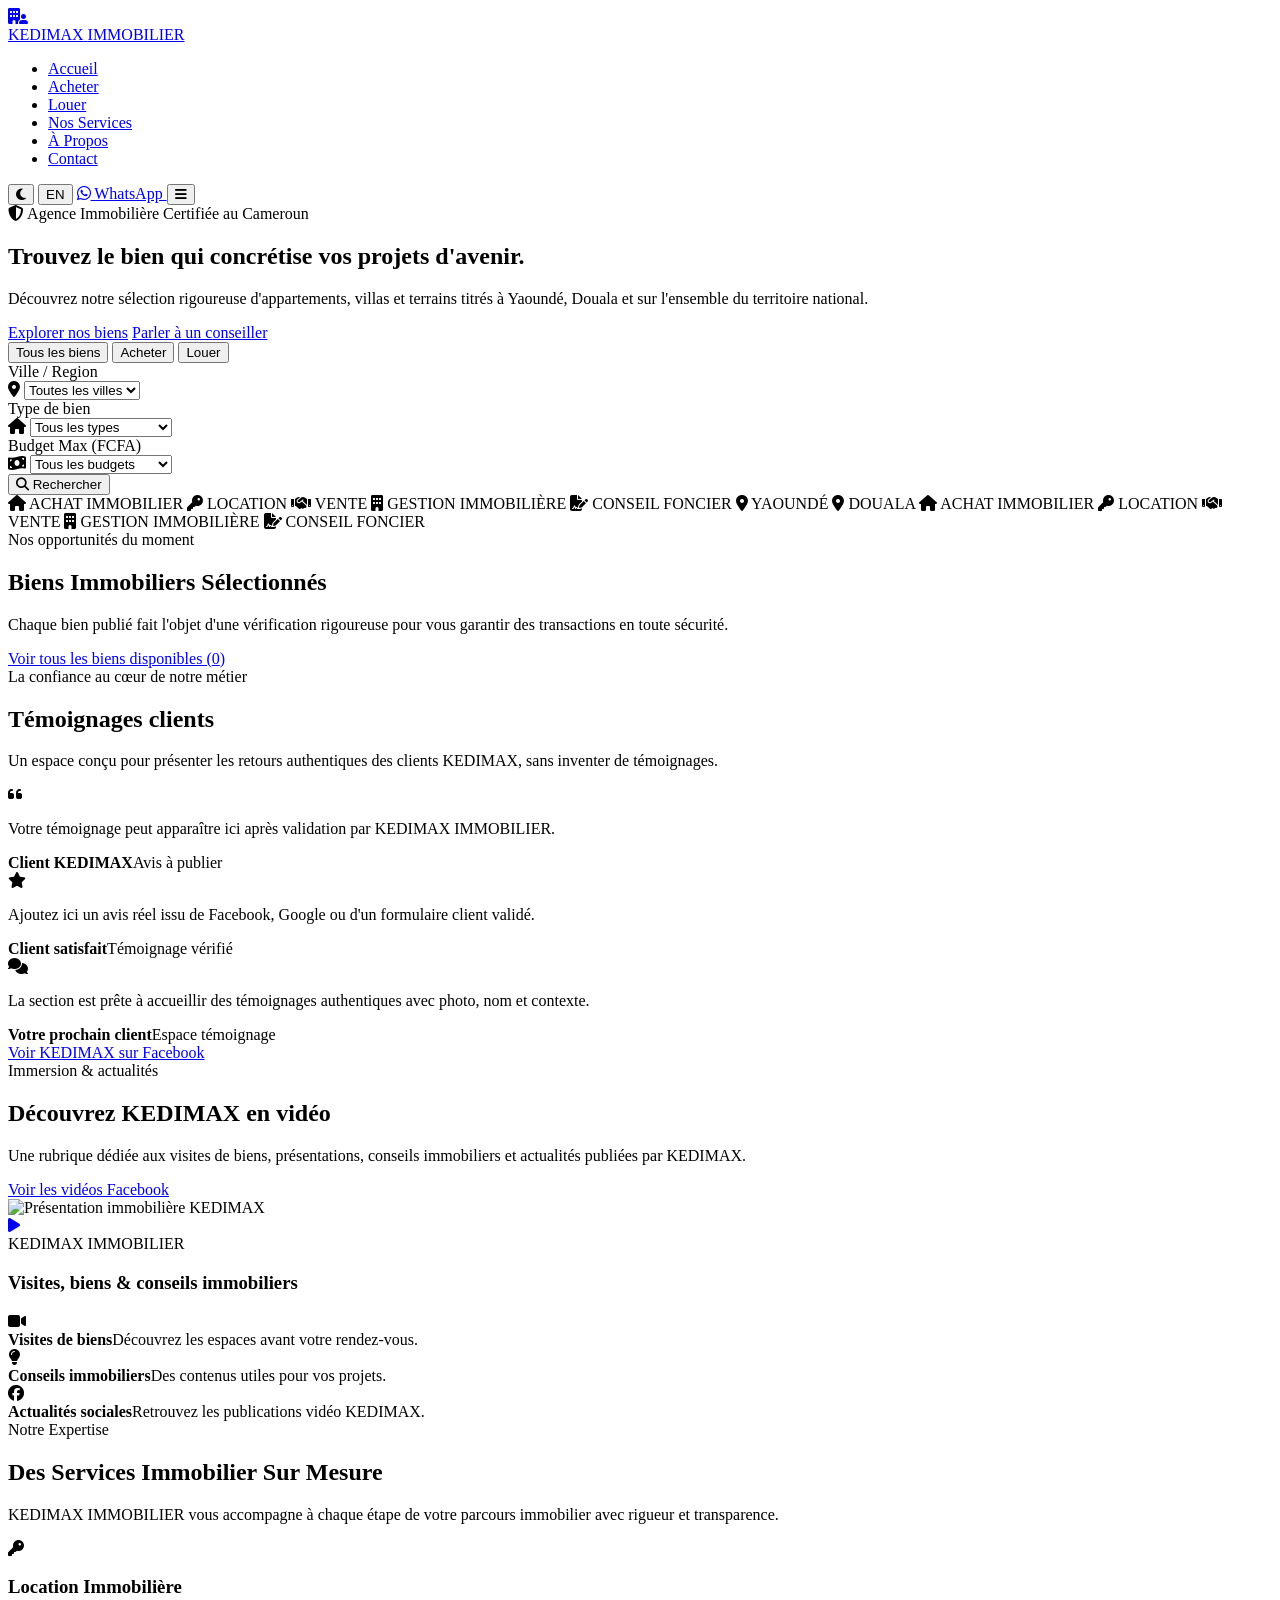
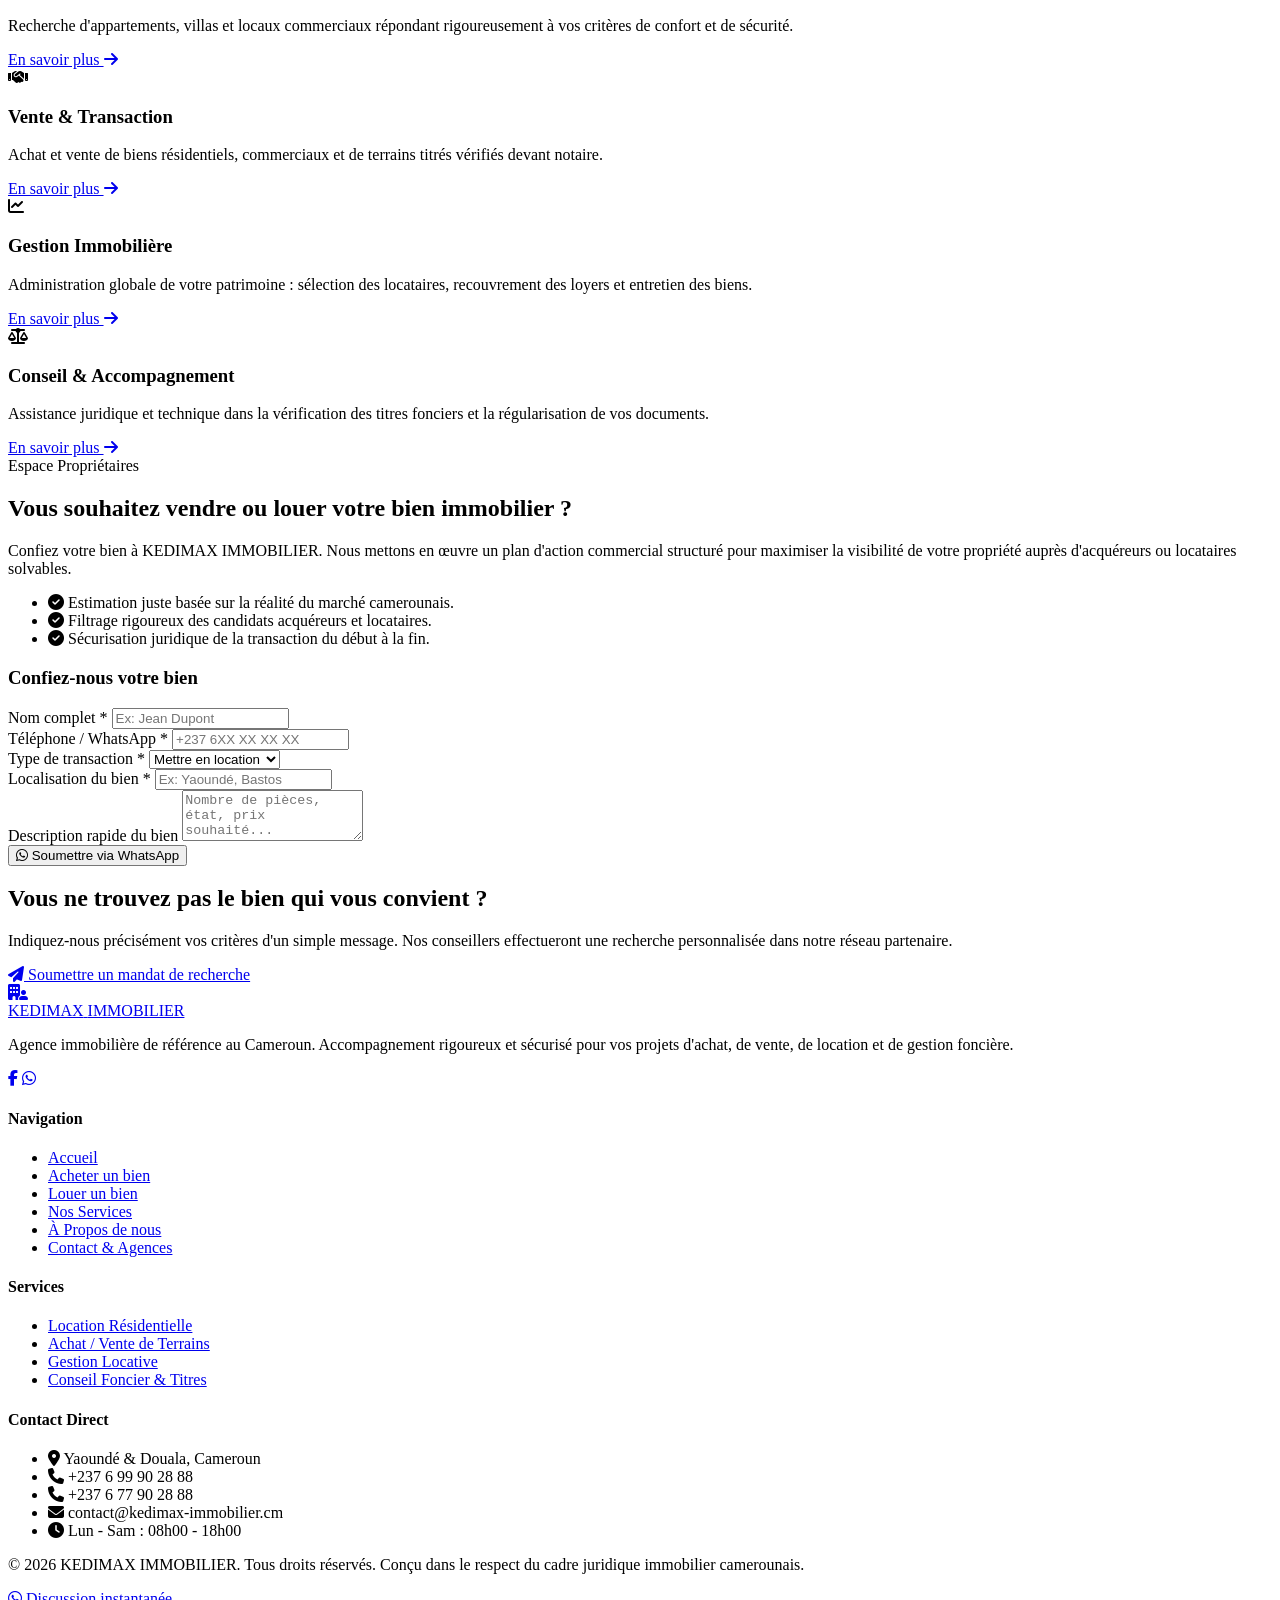
==== index.html @ b73faae1 "Ajout du site KEDIMAX Immobilier" ====
<!DOCTYPE html>
<html lang="fr" data-theme="light">
<head>
    <meta charset="UTF-8">
    <meta name="viewport" content="width=device-width, initial-scale=1.0">
    <title>KEDIMAX IMMOBILIER | Agence Immobilière de Confiance au Cameroun</title>
    <meta name="description" content="KEDIMAX IMMOBILIER - Votre partenaire de confiance pour l'achat, la vente, la location et la gestion immobilière à Yaoundé, Douala et partout au Cameroun.">
    <meta name="keywords" content="immobilier Cameroun, agence immobilière Yaoundé, maison à vendre Douala, appartement à louer Yaoundé, gestion foncière Cameroun">
    
    <!-- Open Graph / Facebook -->
    <meta property="og:type" content="website">
    <meta property="og:title" content="KEDIMAX IMMOBILIER | Votre Partenaire Immobilier au Cameroun">
    <meta property="og:description" content="Achetez, louez ou confiez la gestion de vos biens immobiliers en toute sécurité avec KEDIMAX IMMOBILIER.">
    <meta property="og:image" content="https://images.unsplash.com/photo-1560518883-ce09059eeffa?auto=format&fit=crop&w=1200&q=80">

    <!-- Fonts & Icons -->
    <link rel="preconnect" href="https://fonts.googleapis.com">
    <link rel="preconnect" href="https://fonts.gstatic.com" crossorigin>
    <link href="https://fonts.googleapis.com/css2?family=Inter:wght@300;400;500;600;700&display=swap" rel="stylesheet">
    <link rel="stylesheet" href="https://cdnjs.cloudflare.com/ajax/libs/font-awesome/6.4.0/css/all.min.css">

    <!-- Custom CSS -->
    <link rel="stylesheet" href="css/style.css">
    <link rel="stylesheet" href="css/responsive.css">
</head>
<body>

    <!-- Header & Navigation -->
    <header class="navbar-sticky" id="main-header">
        <div class="container navbar-wrapper">
            <a href="index.html" class="brand-logo" aria-label="KEDIMAX IMMOBILIER - Accueil">
                <div class="logo-icon"><i class="fa-solid fa-building-user"></i></div>
                <div class="logo-text">
                    <span class="brand-name">KEDIMAX</span>
                    <span class="brand-sub">IMMOBILIER</span>
                </div>
            </a>

            <nav class="nav-menu" id="nav-menu" aria-label="Navigation principale">
                <ul class="nav-list">
                    <li><a href="index.html" class="nav-link active" data-i18n="nav.home">Accueil</a></li>
                    <li><a href="biens.html?type=achat" class="nav-link" data-i18n="nav.buy">Acheter</a></li>
                    <li><a href="biens.html?type=location" class="nav-link" data-i18n="nav.rent">Louer</a></li>
                    <li><a href="services.html" class="nav-link" data-i18n="nav.services">Nos Services</a></li>
                    <li><a href="a-propos.html" class="nav-link" data-i18n="nav.about">À Propos</a></li>
                    <li><a href="contact.html" class="nav-link" data-i18n="nav.contact">Contact</a></li>
                </ul>
            </nav>

            <div class="navbar-actions">
                <button type="button" class="theme-toggle" id="theme-toggle" aria-label="Changer le thème">
                    <i class="fa-solid fa-moon"></i>
                </button>
                <button type="button" class="lang-toggle" id="lang-toggle" aria-label="Switch Language">
                    <span>EN</span>
                </button>
                <a href="https://wa.me/237655909868?text=Bonjour%20KEDIMAX%20IMMOBILIER,%20je%20souhaite%20obtenir%20des%20informations." 
                   target="_blank" rel="noopener" class="btn btn-whatsapp hide-mobile">
                    <i class="fa-brands fa-whatsapp"></i> WhatsApp
                </a>
                <button type="button" class="mobile-toggle" id="mobile-toggle" aria-label="Ouvrir le menu mobile" aria-expanded="false">
                    <i class="fa-solid fa-bars"></i>
                </button>
            </div>
        </div>
    </header>

    <main>
        <!-- Hero Section -->
        <section class="hero-section">
            <div class="hero-overlay"></div>
            <div class="container hero-container">
                <div class="hero-content">
                    <span class="badge badge-accent mb-3" data-i18n="hero.badge"><i class="fa-solid fa-shield-halved"></i> Agence Immobilière Certifiée au Cameroun</span>
                    <h1 class="hero-title" data-i18n="hero.title">Trouvez le bien qui concrétise vos projets d'avenir.</h1>
                    <p class="hero-subtitle" data-i18n="hero.subtitle">Découvrez notre sélection rigoureuse d'appartements, villas et terrains titrés à Yaoundé, Douala et sur l'ensemble du territoire national.</p>
                    <div class="hero-cta-group">
                        <a href="biens.html" class="btn btn-primary" data-i18n="hero.btnExplore">Explorer nos biens</a>
                        <a href="https://wa.me/237655909868?text=Bonjour%20KEDIMAX%20IMMOBILIER,%20je%20souhaite%20un%20accompagnement%20personnalis%C3%A9." 
                           target="_blank" rel="noopener" class="btn btn-outline-light" data-i18n="hero.btnContact">Parler à un conseiller</a>
                    </div>
                </div>

                <!-- Moteur de recherche rapide -->
                <div class="search-widget-card" id="search-widget">
                    <div class="search-tabs">
                        <button class="search-tab active" data-type="all" data-i18n="search.all">Tous les biens</button>
                        <button class="search-tab" data-type="Acheter" data-i18n="search.buy">Acheter</button>
                        <button class="search-tab" data-type="Louer" data-i18n="search.rent">Louer</button>
                    </div>
                    <form id="quick-search-form" class="search-form-grid">
                        <div class="form-group">
                            <label for="search-city" data-i18n="search.cityLabel">Ville / Region</label>
                            <div class="input-icon">
                                <i class="fa-solid fa-location-dot"></i>
                                <select id="search-city" class="form-control">
                                    <option value="">Toutes les villes</option>
                                    <option value="Yaoundé">Yaoundé</option>
                                    <option value="Douala">Douala</option>
                                    <option value="Kribi">Kribi</option>
                                    <option value="Limbe">Limbe</option>
                                </select>
                            </div>
                        </div>

                        <div class="form-group">
                            <label for="search-category" data-i18n="search.categoryLabel">Type de bien</label>
                            <div class="input-icon">
                                <i class="fa-solid fa-house"></i>
                                <select id="search-category" class="form-control">
                                    <option value="">Tous les types</option>
                                    <option value="Appartement">Appartement</option>
                                    <option value="Villa">Villa / Maison</option>
                                    <option value="Terrain">Terrain titré</option>
                                    <option value="Bureau">Bureau / Commerce</option>
                                </select>
                            </div>
                        </div>

                        <div class="form-group">
                            <label for="search-budget" data-i18n="search.budgetLabel">Budget Max (FCFA)</label>
                            <div class="input-icon">
                                <i class="fa-solid fa-money-bill-wave"></i>
                                <select id="search-budget" class="form-control">
                                    <option value="">Tous les budgets</option>
                                    <option value="150000">150 000 FCFA</option>
                                    <option value="500000">500 000 FCFA</option>
                                    <option value="5000000">5 000 000 FCFA</option>
                                    <option value="50000000">50 000 000 FCFA</option>
                                    <option value="100000000">100 000 000 FCFA+</option>
                                </select>
                            </div>
                        </div>

                        <div class="form-group form-group-submit">
                            <button type="submit" class="btn btn-accent btn-full">
                                <i class="fa-solid fa-magnifying-glass"></i> <span data-i18n="search.submit">Rechercher</span>
                            </button>
                        </div>
                    </form>
                </div>
            </div>
        </section>

        <!-- Bandeau premium / services -->
        <section class="trust-marquee" aria-label="Services KEDIMAX IMMOBILIER">
            <div class="trust-marquee-track">
                <span><i class="fa-solid fa-house"></i> ACHAT IMMOBILIER</span>
                <span><i class="fa-solid fa-key"></i> LOCATION</span>
                <span><i class="fa-solid fa-handshake"></i> VENTE</span>
                <span><i class="fa-solid fa-building"></i> GESTION IMMOBILIÈRE</span>
                <span><i class="fa-solid fa-file-signature"></i> CONSEIL FONCIER</span>
                <span><i class="fa-solid fa-location-dot"></i> YAOUNDÉ</span>
                <span><i class="fa-solid fa-location-dot"></i> DOUALA</span>
                <span><i class="fa-solid fa-house"></i> ACHAT IMMOBILIER</span>
                <span><i class="fa-solid fa-key"></i> LOCATION</span>
                <span><i class="fa-solid fa-handshake"></i> VENTE</span>
                <span><i class="fa-solid fa-building"></i> GESTION IMMOBILIÈRE</span>
                <span><i class="fa-solid fa-file-signature"></i> CONSEIL FONCIER</span>
            </div>
        </section>

        <!-- Section Biens en Vedette -->
        <section class="section-padding bg-main">
            <div class="container">
                <div class="section-header text-center">
                    <span class="section-subtitle" data-i18n="featured.subtitle">Nos opportunités du moment</span>
                    <h2 class="section-title" data-i18n="featured.title">Biens Immobiliers Sélectionnés</h2>
                    <p class="section-desc">Chaque bien publié fait l'objet d'une vérification rigoureuse pour vous garantir des transactions en toute sécurité.</p>
                </div>

                <div class="properties-grid" id="featured-properties-container">
                    <!-- Dynamic properties injected by JS -->
                </div>

                <div class="text-center mt-5">
                    <a href="biens.html" class="btn btn-outline-primary" data-i18n="featured.viewAll">Voir tous les biens disponibles (<span id="total-properties-count">0</span>)</a>
                </div>
            </div>
        </section>

        <!-- Témoignages -->
        <section class="section-padding testimonials-section bg-card">
            <div class="container">
                <div class="section-header text-center">
                    <span class="section-subtitle" data-i18n="testimonials.subtitle">La confiance au cœur de notre métier</span>
                    <h2 class="section-title" data-i18n="testimonials.title">Témoignages clients</h2>
                    <p class="section-desc" data-i18n="testimonials.desc">Un espace conçu pour présenter les retours authentiques des clients KEDIMAX, sans inventer de témoignages.</p>
                </div>
                <div class="testimonials-grid">
                    <article class="testimonial-card testimonial-placeholder">
                        <div class="testimonial-icon"><i class="fa-solid fa-quote-left"></i></div>
                        <p data-i18n="testimonials.card1">Votre témoignage peut apparaître ici après validation par KEDIMAX IMMOBILIER.</p>
                        <div class="testimonial-author"><strong data-i18n="testimonials.author1">Client KEDIMAX</strong><span data-i18n="testimonials.role1">Avis à publier</span></div>
                    </article>
                    <article class="testimonial-card testimonial-placeholder featured-testimonial">
                        <div class="testimonial-icon"><i class="fa-solid fa-star"></i></div>
                        <p data-i18n="testimonials.card2">Ajoutez ici un avis réel issu de Facebook, Google ou d'un formulaire client validé.</p>
                        <div class="testimonial-author"><strong data-i18n="testimonials.author2">Client satisfait</strong><span data-i18n="testimonials.role2">Témoignage vérifié</span></div>
                    </article>
                    <article class="testimonial-card testimonial-placeholder">
                        <div class="testimonial-icon"><i class="fa-solid fa-comments"></i></div>
                        <p data-i18n="testimonials.card3">La section est prête à accueillir des témoignages authentiques avec photo, nom et contexte.</p>
                        <div class="testimonial-author"><strong data-i18n="testimonials.author3">Votre prochain client</strong><span data-i18n="testimonials.role3">Espace témoignage</span></div>
                    </article>
                </div>
                <div class="text-center mt-5">
                    <a class="btn btn-outline-primary" href="https://www.facebook.com/1137958209411224" target="_blank" rel="noopener" data-i18n="testimonials.facebook">Voir KEDIMAX sur Facebook</a>
                </div>
            </div>
        </section>

        <!-- Rubrique vidéo -->
        <section class="section-padding video-section bg-main">
            <div class="container">
                <div class="section-header video-section-header">
                    <div>
                        <span class="section-subtitle" data-i18n="video.subtitle">Immersion & actualités</span>
                        <h2 class="section-title" data-i18n="video.title">Découvrez KEDIMAX en vidéo</h2>
                        <p class="section-desc" data-i18n="video.desc">Une rubrique dédiée aux visites de biens, présentations, conseils immobiliers et actualités publiées par KEDIMAX.</p>
                    </div>
                    <a class="btn btn-primary" href="https://www.facebook.com/1137958209411224" target="_blank" rel="noopener" data-i18n="video.facebook">Voir les vidéos Facebook</a>
                </div>
                <div class="video-showcase">
                    <div class="video-cover">
                        <img src="https://images.unsplash.com/photo-1600607687939-ce8a6c25118c?auto=format&fit=crop&w=1600&q=85" alt="Présentation immobilière KEDIMAX" loading="lazy">
                        <div class="video-cover-overlay"></div>
                        <a class="video-play" href="https://www.facebook.com/1137958209411224" target="_blank" rel="noopener" aria-label="Voir les vidéos KEDIMAX sur Facebook">
                            <i class="fa-solid fa-play"></i>
                        </a>
                        <div class="video-cover-label">
                            <span class="badge badge-accent">KEDIMAX IMMOBILIER</span>
                            <h3 data-i18n="video.coverTitle">Visites, biens & conseils immobiliers</h3>
                        </div>
                    </div>
                    <div class="video-side-panel">
                        <div class="video-mini-card"><i class="fa-solid fa-video"></i><div><strong data-i18n="video.item1">Visites de biens</strong><span data-i18n="video.item1sub">Découvrez les espaces avant votre rendez-vous.</span></div></div>
                        <div class="video-mini-card"><i class="fa-solid fa-lightbulb"></i><div><strong data-i18n="video.item2">Conseils immobiliers</strong><span data-i18n="video.item2sub">Des contenus utiles pour vos projets.</span></div></div>
                        <div class="video-mini-card"><i class="fa-brands fa-facebook"></i><div><strong data-i18n="video.item3">Actualités sociales</strong><span data-i18n="video.item3sub">Retrouvez les publications vidéo KEDIMAX.</span></div></div>
                    </div>
                </div>
            </div>
        </section>

        <!-- Section Services -->
        <section class="section-padding bg-card border-top border-bottom">
            <div class="container">
                <div class="section-header text-center">
                    <span class="section-subtitle">Notre Expertise</span>
                    <h2 class="section-title">Des Services Immobilier Sur Mesure</h2>
                    <p class="section-desc">KEDIMAX IMMOBILIER vous accompagne à chaque étape de votre parcours immobilier avec rigueur et transparence.</p>
                </div>

                <div class="services-grid">
                    <div class="service-card">
                        <div class="service-icon"><i class="fa-solid fa-key"></i></div>
                        <h3 class="service-title">Location Immobilière</h3>
                        <p class="service-text">Recherche d'appartements, villas et locaux commerciaux répondant rigoureusement à vos critères de confort et de sécurité.</p>
                        <a href="services.html#location" class="service-link">En savoir plus <i class="fa-solid fa-arrow-right"></i></a>
                    </div>

                    <div class="service-card">
                        <div class="service-icon"><i class="fa-solid fa-handshake"></i></div>
                        <h3 class="service-title">Vente & Transaction</h3>
                        <p class="service-text">Achat et vente de biens résidentiels, commerciaux et de terrains titrés vérifiés devant notaire.</p>
                        <a href="services.html#vente" class="service-link">En savoir plus <i class="fa-solid fa-arrow-right"></i></a>
                    </div>

                    <div class="service-card">
                        <div class="service-icon"><i class="fa-solid fa-chart-line"></i></div>
                        <h3 class="service-title">Gestion Immobilière</h3>
                        <p class="service-text">Administration globale de votre patrimoine : sélection des locataires, recouvrement des loyers et entretien des biens.</p>
                        <a href="services.html#gestion" class="service-link">En savoir plus <i class="fa-solid fa-arrow-right"></i></a>
                    </div>

                    <div class="service-card">
                        <div class="service-icon"><i class="fa-solid fa-scale-balanced"></i></div>
                        <h3 class="service-title">Conseil & Accompagnement</h3>
                        <p class="service-text">Assistance juridique et technique dans la vérification des titres fonciers et la régularisation de vos documents.</p>
                        <a href="services.html#conseil" class="service-link">En savoir plus <i class="fa-solid fa-arrow-right"></i></a>
                    </div>
                </div>
            </div>
        </section>

        <!-- Section Proprietaires CTA -->
        <section class="section-padding bg-primary text-light owner-cta-section">
            <div class="container">
                <div class="owner-grid">
                    <div class="owner-content">
                        <span class="badge badge-accent mb-2">Espace Propriétaires</span>
                        <h2 class="text-white mb-3">Vous souhaitez vendre ou louer votre bien immobilier ?</h2>
                        <p class="text-muted-light mb-4">Confiez votre bien à KEDIMAX IMMOBILIER. Nous mettons en œuvre un plan d'action commercial structuré pour maximiser la visibilité de votre propriété auprès d'acquéreurs ou locataires solvables.</p>
                        <ul class="owner-benefits-list mb-4">
                            <li><i class="fa-solid fa-circle-check text-accent"></i> Estimation juste basée sur la réalité du marché camerounais.</li>
                            <li><i class="fa-solid fa-circle-check text-accent"></i> Filtrage rigoureux des candidats acquéreurs et locataires.</li>
                            <li><i class="fa-solid fa-circle-check text-accent"></i> Sécurisation juridique de la transaction du début à la fin.</li>
                        </ul>
                    </div>

                    <div class="owner-form-card">
                        <h3 class="form-title">Confiez-nous votre bien</h3>
                        <form id="owner-property-form" class="app-form">
                            <div class="form-group">
                                <label for="owner-name">Nom complet *</label>
                                <input type="text" id="owner-name" class="form-control" required placeholder="Ex: Jean Dupont">
                            </div>
                            <div class="form-row">
                                <div class="form-group">
                                    <label for="owner-phone">Téléphone / WhatsApp *</label>
                                    <input type="tel" id="owner-phone" class="form-control" required placeholder="+237 6XX XX XX XX">
                                </div>
                                <div class="form-group">
                                    <label for="owner-type">Type de transaction *</label>
                                    <select id="owner-type" class="form-control" required>
                                        <option value="Mettre en location">Mettre en location</option>
                                        <option value="Vendre mon bien">Vendre mon bien</option>
                                        <option value="Confier la gestion">Confier en gestion</option>
                                    </select>
                                </div>
                            </div>
                            <div class="form-group">
                                <label for="owner-location">Localisation du bien *</label>
                                <input type="text" id="owner-location" class="form-control" required placeholder="Ex: Yaoundé, Bastos">
                            </div>
                            <div class="form-group">
                                <label for="owner-message">Description rapide du bien</label>
                                <textarea id="owner-message" class="form-control" rows="3" placeholder="Nombre de pièces, état, prix souhaité..."></textarea>
                            </div>
                            <button type="submit" class="btn btn-accent btn-full">
                                <i class="fa-brands fa-whatsapp"></i> Soumettre via WhatsApp
                            </button>
                        </form>
                    </div>
                </div>
            </div>
        </section>

        <!-- Section Recherche sur Mesure (Demande Personnalisée) -->
        <section class="section-padding bg-main">
            <div class="container">
                <div class="custom-request-box">
                    <div class="row align-center">
                        <div class="col-text">
                            <h2>Vous ne trouvez pas le bien qui vous convient ?</h2>
                            <p>Indiquez-nous précisément vos critères d'un simple message. Nos conseillers effectueront une recherche personnalisée dans notre réseau partenaire.</p>
                        </div>
                        <div class="col-btn">
                            <a href="contact.html#main-contact-form" class="btn btn-primary">
                                <i class="fa-solid fa-paper-plane"></i> Soumettre un mandat de recherche
                            </a>
                        </div>
                    </div>
                </div>
            </div>
        </section>
    </main>

    <!-- Footer -->
    <footer class="footer-app">
        <div class="container">
            <div class="footer-grid">
                <div class="footer-brand-col">
                    <a href="index.html" class="brand-logo footer-logo">
                        <div class="logo-icon"><i class="fa-solid fa-building-user"></i></div>
                        <div class="logo-text text-white">
                            <span class="brand-name">KEDIMAX</span>
                            <span class="brand-sub">IMMOBILIER</span>
                        </div>
                    </a>
                    <p class="footer-text">Agence immobilière de référence au Cameroun. Accompagnement rigoureux et sécurisé pour vos projets d'achat, de vente, de location et de gestion foncière.</p>
                    <div class="footer-socials">
                        <a href="https://www.facebook.com/1137958209411224" target="_blank" rel="noopener" aria-label="Facebook KEDIMAX"><i class="fa-brands fa-facebook-f"></i></a>
                        <a href="https://wa.me/237655909868" target="_blank" aria-label="WhatsApp KEDIMAX"><i class="fa-brands fa-whatsapp"></i></a>
                    </div>
                </div>

                <div class="footer-links-col">
                    <h4 class="footer-title">Navigation</h4>
                    <ul class="footer-links">
                        <li><a href="index.html" data-i18n="nav.home">Accueil</a></li>
                        <li><a href="biens.html?type=achat">Acheter un bien</a></li>
                        <li><a href="biens.html?type=location">Louer un bien</a></li>
                        <li><a href="services.html" data-i18n="nav.services">Nos Services</a></li>
                        <li><a href="a-propos.html">À Propos de nous</a></li>
                        <li><a href="contact.html">Contact & Agences</a></li>
                    </ul>
                </div>

                <div class="footer-links-col">
                    <h4 class="footer-title">Services</h4>
                    <ul class="footer-links">
                        <li><a href="services.html#location">Location Résidentielle</a></li>
                        <li><a href="services.html#vente">Achat / Vente de Terrains</a></li>
                        <li><a href="services.html#gestion">Gestion Locative</a></li>
                        <li><a href="services.html#conseil">Conseil Foncier & Titres</a></li>
                    </ul>
                </div>

                <div class="footer-contact-col">
                    <h4 class="footer-title">Contact Direct</h4>
                    <ul class="footer-contact-list">
                        <li><i class="fa-solid fa-location-dot"></i> Yaoundé & Douala, Cameroun</li>
                        <li><i class="fa-solid fa-phone"></i> +237 6 99 90 28 88</li>
                        <li><i class="fa-solid fa-phone"></i> +237 6 77 90 28 88</li>
                        <li><i class="fa-solid fa-envelope"></i> contact@kedimax-immobilier.cm</li>
                        <li><i class="fa-solid fa-clock"></i> Lun - Sam : 08h00 - 18h00</li>
                    </ul>
                </div>
            </div>

            <div class="footer-bottom border-top">
                <p>&copy; 2026 KEDIMAX IMMOBILIER. Tous droits réservés. Conçu dans le respect du cadre juridique immobilier camerounais.</p>
            </div>
        </div>
    </footer>

    <!-- Flottant WhatsApp Mobile/Desktop -->
    <a href="https://wa.me/237655909868?text=Bonjour%20KEDIMAX%20IMMOBILIER,%20je%20souhaite%20des%20renseignements." 
       target="_blank" rel="noopener" class="whatsapp-float-btn" aria-label="Contacter sur WhatsApp">
        <i class="fa-brands fa-whatsapp"></i>
        <span class="whatsapp-tooltip">Discussion instantanée</span>
    </a>

    <!-- Scripts -->
    <script src="js/properties.js"></script>
    <script src="js/search.js"></script>
    <script src="js/main.js"></script>
</body>
</html>
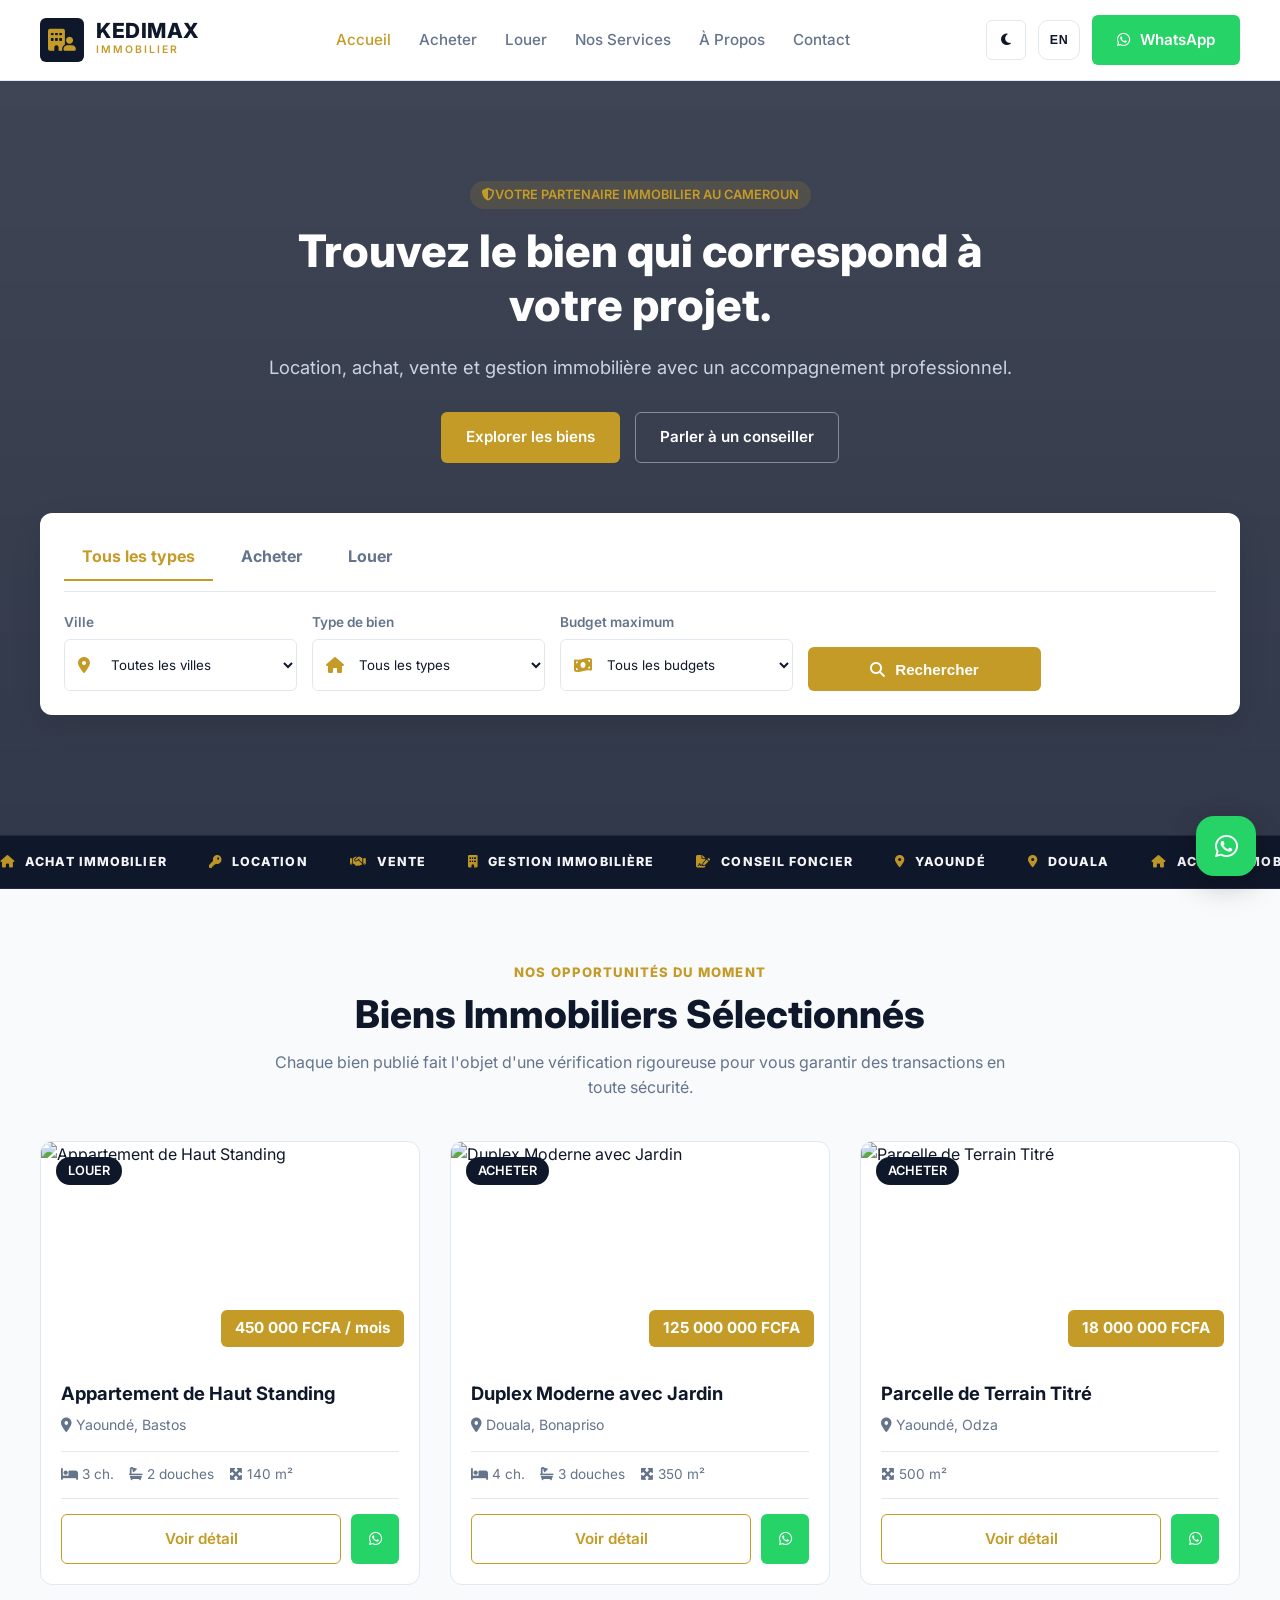
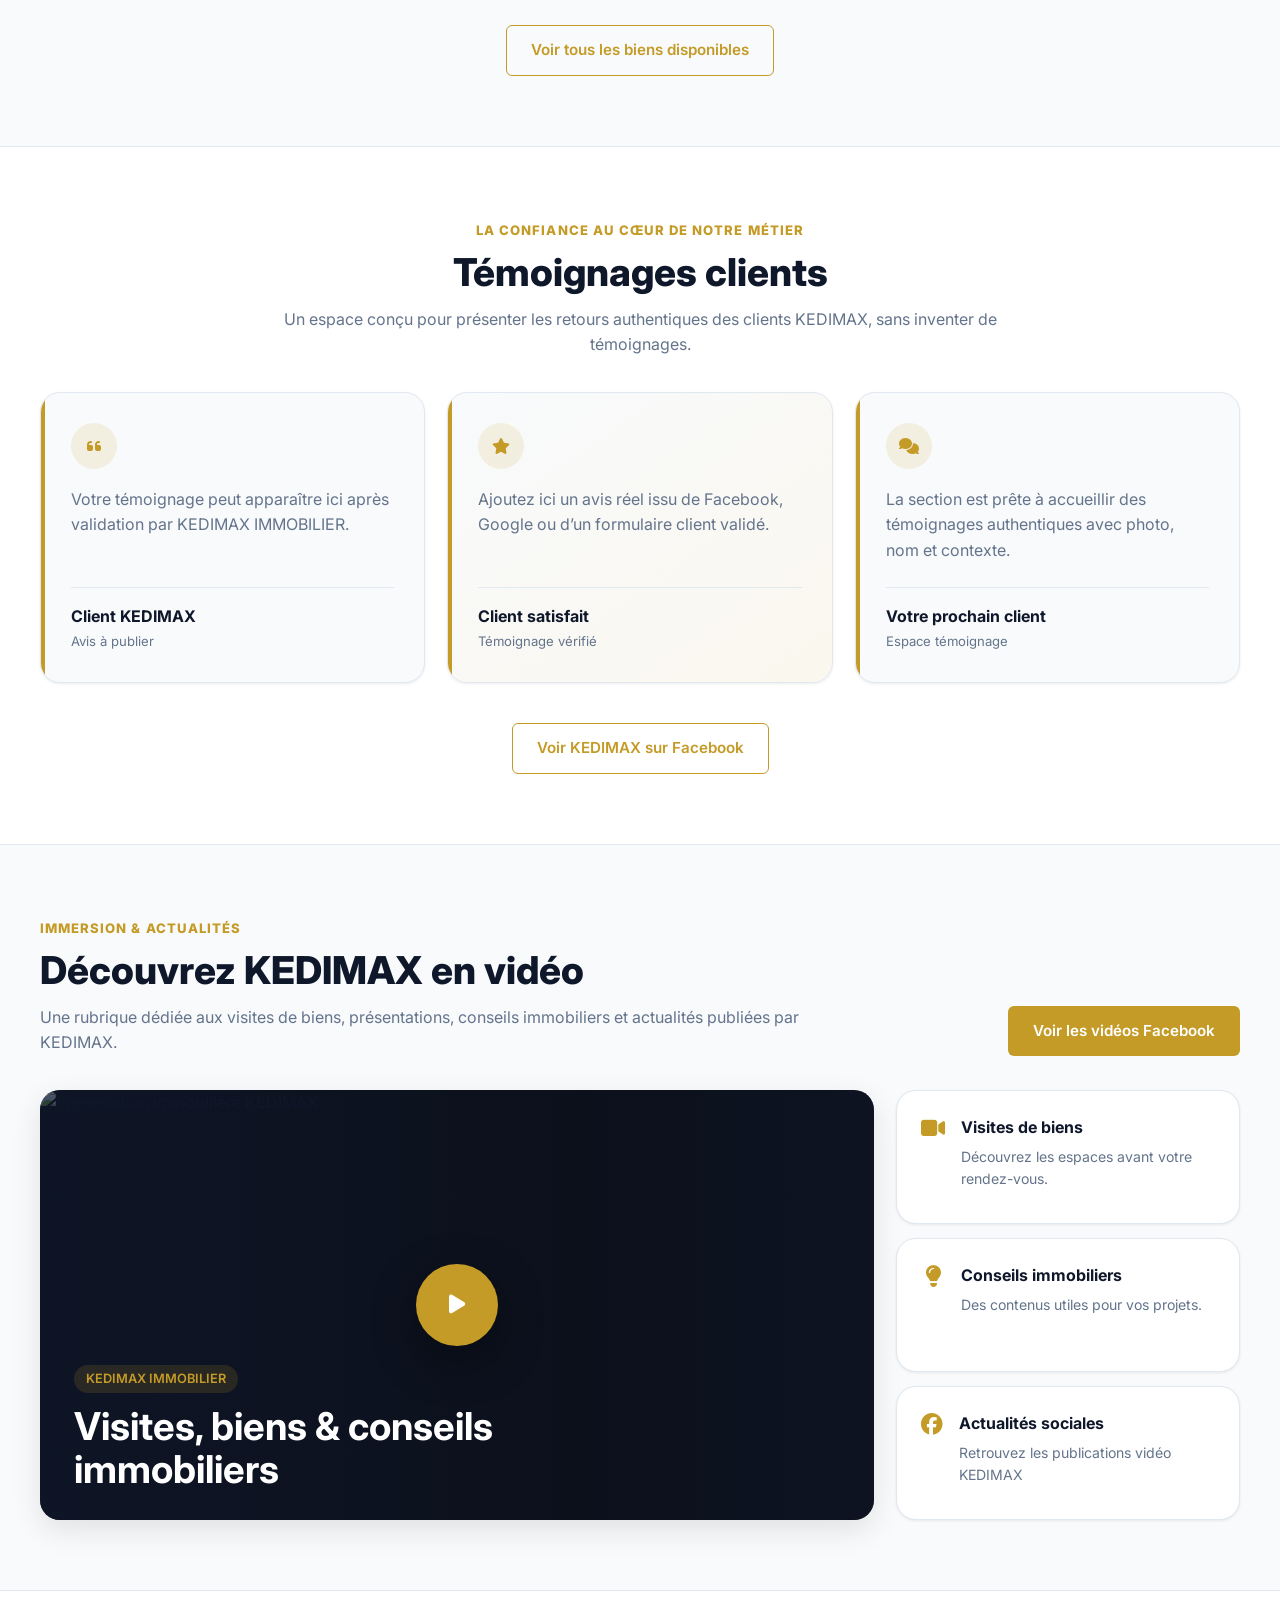
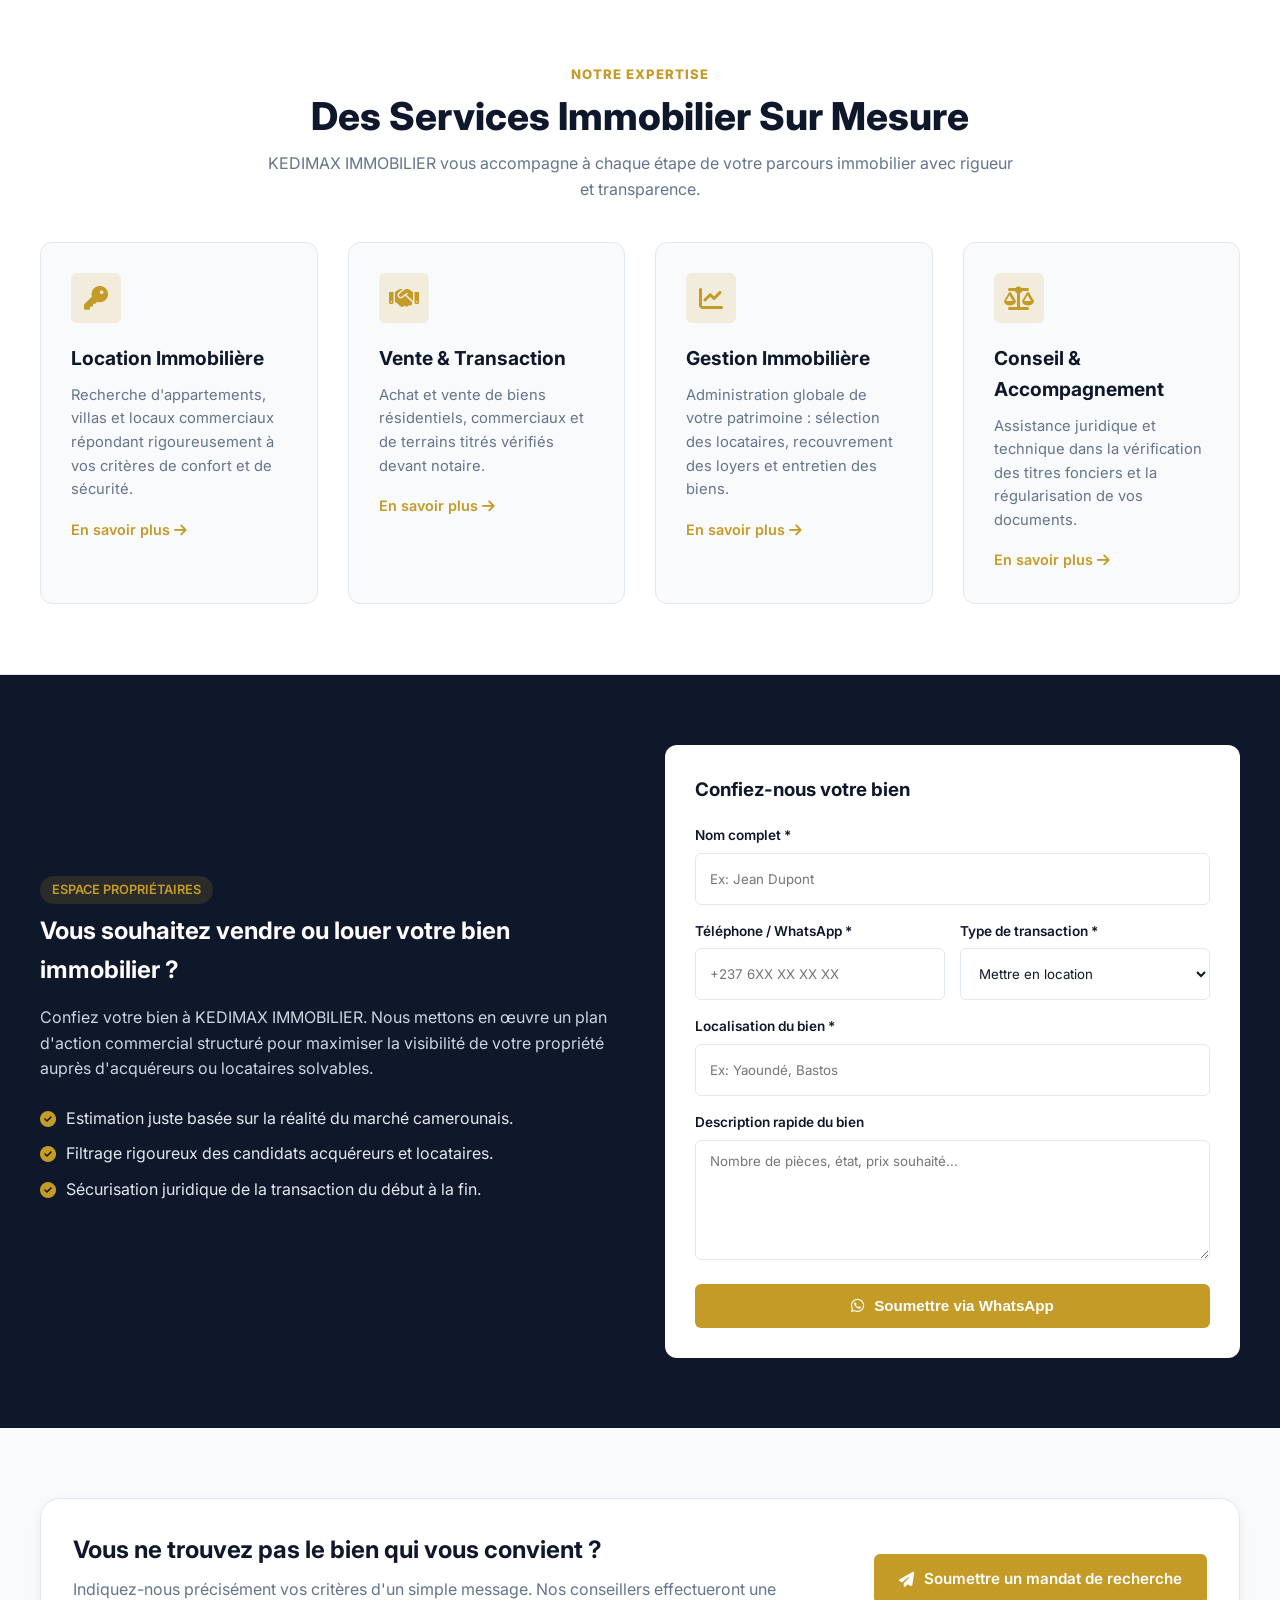
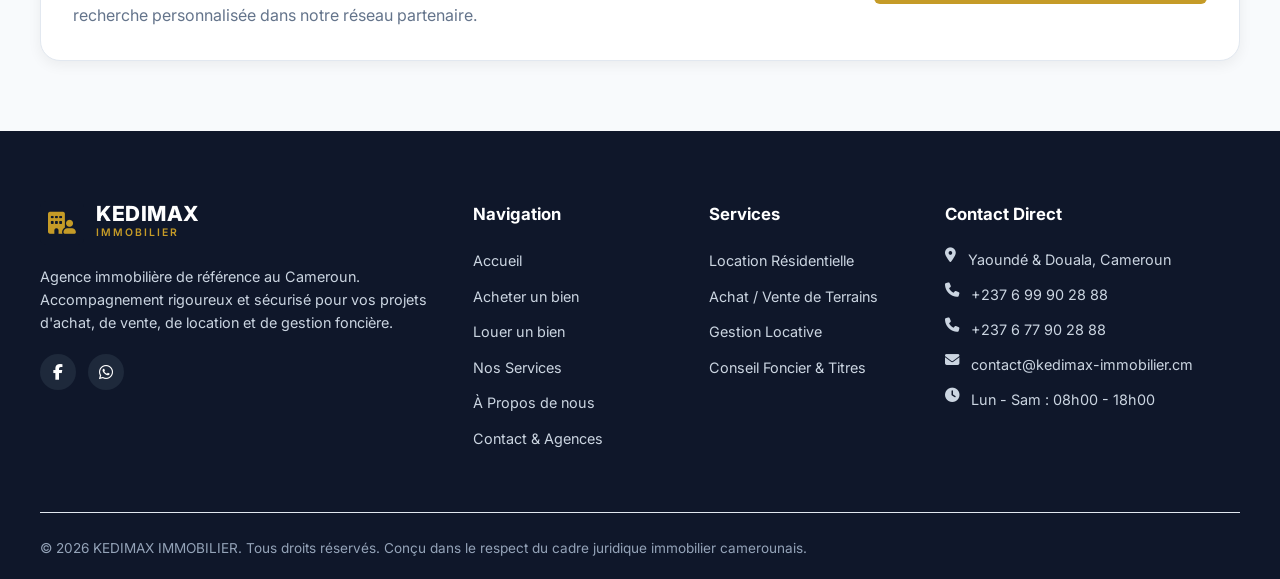
==== commit 1866e07f: "Update stylesheet and script links in index.html" ====
--- a/index.html
+++ b/index.html
@@ -20,8 +20,8 @@
     <link rel="stylesheet" href="https://cdnjs.cloudflare.com/ajax/libs/font-awesome/6.4.0/css/all.min.css">
 
     <!-- Custom CSS -->
-    <link rel="stylesheet" href="css/style.css">
-    <link rel="stylesheet" href="css/responsive.css">
+   <link rel="stylesheet" href="style.css">
+    <link rel="stylesheet" href="responsive.css">
 </head>
 <body>
 
@@ -423,8 +423,8 @@
     </a>
 
     <!-- Scripts -->
-    <script src="js/properties.js"></script>
-    <script src="js/search.js"></script>
-    <script src="js/main.js"></script>
+    <script src="properties.js"></script>
+    <script src="search.js"></script>
+    <script src="main.js"></script>
 </body>
 </html>
--- a/style.css
+++ b/style.css
@@ -0,0 +1,875 @@
+/* ==========================================================================
+   KEDIMAX IMMOBILIER - CORE DESIGN SYSTEM & STYLES
+   ========================================================================== */
+
+:root {
+  --primary: #0f172a;
+  --primary-light: #1e293b;
+  --accent: #c59b27;
+  --accent-hover: #b0871e;
+  --secondary: #25d366;
+  --bg-main: #f8fafc;
+  --bg-card: #ffffff;
+  --text-main: #0f172a;
+  --text-muted: #64748b;
+  --text-muted-light: #cbd5e1;
+  --border-color: #e2e8f0;
+  
+  --radius-sm: 6px;
+  --radius-md: 12px;
+  --radius-lg: 20px;
+  
+  --shadow-sm: 0 1px 3px rgba(0, 0, 0, 0.08);
+  --shadow-md: 0 4px 14px rgba(0, 0, 0, 0.06);
+  --shadow-lg: 0 10px 30px rgba(0, 0, 0, 0.1);
+  --transition: all 0.28s cubic-bezier(0.4, 0, 0.2, 1);
+  --font: 'Inter', system-ui, -apple-system, sans-serif;
+}
+
+[data-theme="dark"] {
+  --bg-main: #0b0f19;
+  --bg-card: #151c2c;
+  --text-main: #f1f5f9;
+  --text-muted: #94a3b8;
+  --border-color: #1e293b;
+  --shadow-md: 0 4px 14px rgba(0, 0, 0, 0.35);
+}
+
+/* Reset & Base */
+*, *::before, *::after {
+  box-sizing: border-box;
+  margin: 0;
+  padding: 0;
+}
+
+body {
+  font-family: var(--font);
+  background-color: var(--bg-main);
+  color: var(--text-main);
+  line-height: 1.6;
+  transition: background-color 0.3s ease, color 0.3s ease;
+}
+
+a {
+  color: inherit;
+  text-decoration: none;
+}
+
+ul { list-style: none; }
+img { max-width: 100%; height: auto; display: block; }
+
+/* Utilities */
+.container {
+  width: 100%;
+  max-width: 1240px;
+  margin: 0 auto;
+  padding: 0 20px;
+}
+
+.section-padding { padding: 70px 0; }
+.bg-main { background-color: var(--bg-main); }
+.bg-card { background-color: var(--bg-card); }
+.bg-primary { background-color: var(--primary); }
+.text-white { color: #ffffff !important; }
+.text-accent { color: var(--accent) !important; }
+.text-center { text-align: center; }
+.mt-4 { margin-top: 1.5rem; }
+.mt-5 { margin-top: 2.5rem; }
+.mb-2 { margin-bottom: 0.5rem; }
+.mb-3 { margin-bottom: 1rem; }
+.mb-4 { margin-bottom: 1.5rem; }
+.hidden { display: none !important; }
+
+/* Buttons */
+.btn {
+  display: inline-flex;
+  align-items: center;
+  justify-content: center;
+  gap: 10px;
+  padding: 12px 24px;
+  font-size: 0.95rem;
+  font-weight: 600;
+  border-radius: var(--radius-sm);
+  border: 1px solid transparent;
+  cursor: pointer;
+  transition: var(--transition);
+}
+
+.btn-primary {
+  background-color: var(--accent);
+  color: #ffffff;
+}
+.btn-primary:hover {
+  background-color: var(--accent-hover);
+  transform: translateY(-2px);
+}
+
+.btn-accent {
+  background-color: var(--accent);
+  color: #ffffff;
+}
+.btn-accent:hover {
+  background-color: var(--accent-hover);
+}
+
+.btn-whatsapp {
+  background-color: var(--secondary);
+  color: #ffffff;
+}
+.btn-whatsapp:hover {
+  background-color: #1eaa4e;
+}
+
+.btn-outline-light {
+  border-color: rgba(255, 255, 255, 0.4);
+  color: #ffffff;
+}
+.btn-outline-light:hover {
+  background-color: rgba(255, 255, 255, 0.1);
+}
+
+.btn-outline-primary {
+  border-color: var(--accent);
+  color: var(--accent);
+}
+.btn-outline-primary:hover {
+  background-color: var(--accent);
+  color: #ffffff;
+}
+
+.btn-full { width: 100%; }
+
+/* Badges */
+.badge {
+  display: inline-block;
+  padding: 4px 12px;
+  font-size: 0.8rem;
+  font-weight: 600;
+  border-radius: 50px;
+  text-transform: uppercase;
+}
+.badge-accent {
+  background-color: rgba(197, 155, 39, 0.15);
+  color: var(--accent);
+}
+.badge-type {
+  position: absolute;
+  top: 15px;
+  left: 15px;
+  background-color: var(--primary);
+  color: #ffffff;
+  z-index: 2;
+}
+
+/* Header & Navbar */
+.navbar-sticky {
+  position: sticky;
+  top: 0;
+  z-index: 1000;
+  background-color: var(--bg-card);
+  border-bottom: 1px solid var(--border-color);
+  transition: var(--transition);
+}
+
+.navbar-wrapper {
+  display: flex;
+  align-items: center;
+  justify-content: space-between;
+  height: 80px;
+}
+
+.brand-logo {
+  display: flex;
+  align-items: center;
+  gap: 12px;
+}
+
+.logo-icon {
+  width: 44px;
+  height: 44px;
+  background-color: var(--primary);
+  color: var(--accent);
+  border-radius: var(--radius-sm);
+  display: flex;
+  align-items: center;
+  justify-content: center;
+  font-size: 1.4rem;
+}
+
+.brand-name {
+  display: block;
+  font-size: 1.3rem;
+  font-weight: 800;
+  letter-spacing: 0.5px;
+  color: var(--text-main);
+  line-height: 1;
+}
+
+.brand-sub {
+  display: block;
+  font-size: 0.65rem;
+  font-weight: 600;
+  letter-spacing: 2px;
+  color: var(--accent);
+}
+
+.nav-list {
+  display: flex;
+  gap: 28px;
+}
+
+.nav-link {
+  font-weight: 500;
+  font-size: 0.95rem;
+  color: var(--text-muted);
+  transition: var(--transition);
+}
+
+.nav-link:hover, .nav-link.active {
+  color: var(--accent);
+}
+
+.navbar-actions {
+  display: flex;
+  align-items: center;
+  gap: 12px;
+}
+
+.theme-toggle, .mobile-toggle, .lang-toggle {
+  background: none;
+  border: 1px solid var(--border-color);
+  color: var(--text-main);
+  width: 40px;
+  height: 40px;
+  border-radius: var(--radius-sm);
+  cursor: pointer;
+  display: flex;
+  align-items: center;
+  justify-content: center;
+}
+
+.mobile-toggle { display: none; }
+
+/* Hero Section */
+.hero-section {
+  position: relative;
+  background: linear-gradient(rgba(15, 23, 42, 0.8), rgba(15, 23, 42, 0.85)), 
+              url('https://images.unsplash.com/photo-1600596542815-ffad4c1539a9?auto=format&fit=crop&w=1800&q=80') center/cover no-repeat;
+  padding: 100px 0 120px;
+  color: #ffffff;
+}
+
+.hero-content {
+  max-width: 750px;
+  margin: 0 auto;
+  text-align: center;
+}
+
+.hero-title {
+  font-size: 2.8rem;
+  font-weight: 800;
+  line-height: 1.2;
+  margin-bottom: 20px;
+}
+
+.hero-subtitle {
+  font-size: 1.15rem;
+  color: var(--text-muted-light);
+  margin-bottom: 30px;
+}
+
+.hero-cta-group {
+  display: flex;
+  justify-content: center;
+  gap: 15px;
+}
+
+/* Search Widget */
+.search-widget-card {
+  position: relative;
+  z-index: 10;
+  isolation: isolate;
+  background-color: var(--bg-card);
+  border-radius: var(--radius-md);
+  padding: 24px;
+  margin-top: 50px;
+  box-shadow: var(--shadow-lg);
+  color: var(--text-main);
+}
+
+.search-tabs {
+  display: flex;
+  gap: 10px;
+  margin-bottom: 20px;
+  border-bottom: 1px solid var(--border-color);
+  padding-bottom: 10px;
+}
+
+.search-tab {
+  appearance: none;
+  -webkit-appearance: none;
+  background: transparent;
+  border: 0;
+  border-bottom: 2px solid transparent;
+  padding: 10px 18px 12px;
+  margin: 0;
+  font: inherit;
+  font-weight: 700;
+  line-height: 1.2;
+  color: var(--text-muted);
+  cursor: pointer;
+  pointer-events: auto;
+  position: relative;
+  z-index: 3;
+  transition: color .2s ease, border-color .2s ease, background-color .2s ease;
+  border-radius: 6px 6px 0 0;
+}
+
+.search-tab:hover,
+.search-tab:focus-visible {
+  color: var(--text-main);
+  background: rgba(255,255,255,.04);
+  outline: none;
+}
+
+.search-tab.active {
+  color: var(--accent);
+  border-bottom-color: var(--accent);
+}
+
+.search-tab:active {
+  transform: translateY(1px);
+}
+
+.search-form-grid {
+  display: grid;
+  grid-template-columns: repeat(auto-fit, minmax(200px, 1fr)) 160px;
+  gap: 15px;
+  align-items: end;
+}
+
+.form-group label {
+  display: block;
+  font-size: 0.85rem;
+  font-weight: 600;
+  margin-bottom: 6px;
+  color: var(--text-muted);
+}
+
+.form-control {
+  width: 100%;
+  padding: 12px 14px;
+  border: 1px solid var(--border-color);
+  border-radius: var(--radius-sm);
+  background-color: var(--bg-card);
+  color: var(--text-main);
+  font-family: inherit;
+}
+
+/* Property Grid & Cards */
+.properties-grid {
+  display: grid;
+  grid-template-columns: repeat(auto-fill, minmax(320px, 1fr));
+  gap: 30px;
+  margin-top: 40px;
+}
+
+.property-card {
+  background-color: var(--bg-card);
+  border: 1px solid var(--border-color);
+  border-radius: var(--radius-md);
+  overflow: hidden;
+  transition: var(--transition);
+  display: flex;
+  flex-direction: column;
+}
+
+.property-card:hover {
+  transform: translateY(-6px);
+  box-shadow: var(--shadow-lg);
+}
+
+.property-thumb {
+  position: relative;
+  height: 220px;
+  overflow: hidden;
+}
+
+.property-thumb img {
+  width: 100%;
+  height: 100%;
+  object-fit: cover;
+  transition: transform 0.5s ease;
+}
+
+.property-card:hover .property-thumb img {
+  transform: scale(1.05);
+}
+
+.property-price-tag {
+  position: absolute;
+  bottom: 15px;
+  right: 15px;
+  background-color: var(--accent);
+  color: #ffffff;
+  padding: 6px 14px;
+  font-weight: 700;
+  border-radius: var(--radius-sm);
+  font-size: 0.95rem;
+}
+
+.property-body {
+  padding: 20px;
+  display: flex;
+  flex-direction: column;
+  flex-grow: 1;
+}
+
+.property-title {
+  font-size: 1.15rem;
+  font-weight: 700;
+  margin-bottom: 8px;
+  line-height: 1.3;
+}
+
+.property-location {
+  color: var(--text-muted);
+  font-size: 0.88rem;
+  margin-bottom: 15px;
+}
+
+.property-specs {
+  display: flex;
+  gap: 15px;
+  padding: 12px 0;
+  border-top: 1px solid var(--border-color);
+  border-bottom: 1px solid var(--border-color);
+  margin-bottom: 15px;
+  font-size: 0.85rem;
+  color: var(--text-muted);
+}
+
+.property-footer {
+  margin-top: auto;
+  display: flex;
+  gap: 10px;
+}
+
+/* Services Grid */
+.services-grid {
+  display: grid;
+  grid-template-columns: repeat(auto-fit, minmax(250px, 1fr));
+  gap: 30px;
+  margin-top: 40px;
+}
+
+.service-card {
+  background-color: var(--bg-main);
+  padding: 30px;
+  border-radius: var(--radius-md);
+  border: 1px solid var(--border-color);
+  transition: var(--transition);
+}
+
+.service-card:hover {
+  transform: translateY(-4px);
+  border-color: var(--accent);
+}
+
+.service-icon {
+  width: 50px;
+  height: 50px;
+  background-color: rgba(197, 155, 39, 0.15);
+  color: var(--accent);
+  border-radius: var(--radius-sm);
+  display: flex;
+  align-items: center;
+  justify-content: center;
+  font-size: 1.5rem;
+  margin-bottom: 20px;
+}
+
+.service-title {
+  font-size: 1.2rem;
+  font-weight: 700;
+  margin-bottom: 10px;
+}
+
+.service-text {
+  color: var(--text-muted);
+  font-size: 0.92rem;
+  margin-bottom: 15px;
+}
+
+.service-link {
+  color: var(--accent);
+  font-weight: 600;
+  font-size: 0.9rem;
+}
+
+/* Owner Section */
+.owner-grid {
+  display: grid;
+  grid-template-columns: 1fr 1fr;
+  gap: 50px;
+  align-items: center;
+}
+
+.owner-benefits-list li {
+  margin-bottom: 10px;
+  display: flex;
+  align-items: center;
+  gap: 10px;
+}
+
+.owner-form-card {
+  background-color: var(--bg-card);
+  padding: 30px;
+  border-radius: var(--radius-md);
+  color: var(--text-main);
+}
+
+.form-row {
+  display: grid;
+  grid-template-columns: 1fr 1fr;
+  gap: 15px;
+}
+
+/* Footer */
+.footer-app {
+  background-color: var(--primary);
+  color: var(--text-muted-light);
+  padding: 70px 0 20px;
+}
+
+.footer-grid {
+  display: grid;
+  grid-template-columns: 2fr 1fr 1fr 1.5fr;
+  gap: 40px;
+  margin-bottom: 50px;
+}
+
+.footer-brand-col p {
+  margin: 20px 0;
+  font-size: 0.9rem;
+}
+
+.footer-socials {
+  display: flex;
+  gap: 12px;
+}
+
+.footer-socials a {
+  width: 36px;
+  height: 36px;
+  background-color: var(--primary-light);
+  color: #ffffff;
+  border-radius: 50%;
+  display: flex;
+  align-items: center;
+  justify-content: center;
+}
+
+.footer-title {
+  color: #ffffff;
+  font-size: 1.05rem;
+  margin-bottom: 20px;
+}
+
+.footer-links li { margin-bottom: 10px; }
+.footer-links a { font-size: 0.9rem; transition: var(--transition); }
+.footer-links a:hover { color: var(--accent); }
+
+.footer-contact-list li {
+  display: flex;
+  gap: 12px;
+  margin-bottom: 12px;
+  font-size: 0.9rem;
+}
+
+.footer-bottom {
+  padding-top: 25px;
+  font-size: 0.85rem;
+  color: #94a3b8;
+}
+
+/* WhatsApp Floating Button */
+.whatsapp-float-btn {
+  position: fixed;
+  bottom: 25px;
+  right: 25px;
+  width: 58px;
+  height: 58px;
+  background-color: var(--secondary);
+  color: #ffffff;
+  border-radius: 50%;
+  display: flex;
+  align-items: center;
+  justify-content: center;
+  font-size: 1.8rem;
+  box-shadow: var(--shadow-lg);
+  z-index: 999;
+  transition: var(--transition);
+}
+
+.whatsapp-float-btn:hover {
+  transform: scale(1.1);
+}
+
+/* Detail Page Custom Styles */
+.detail-grid {
+  display: grid;
+  grid-template-columns: 2fr 1fr;
+  gap: 40px;
+  margin-top: 30px;
+}
+
+.detail-gallery {
+  display: grid;
+  grid-template-columns: 2fr 1fr;
+  gap: 10px;
+  height: 400px;
+  border-radius: var(--radius-md);
+  overflow: hidden;
+  margin-bottom: 30px;
+}
+
+.gallery-main { height: 100%; }
+.gallery-main img { width: 100%; height: 100%; object-fit: cover; }
+.gallery-sub { display: grid; grid-template-rows: 1fr 1fr; gap: 10px; height: 100%; }
+.gallery-sub img { width: 100%; height: 100%; object-fit: cover; }
+
+/* ===== Production completion / missing component styles ===== */
+.page-main{min-height:60vh}.page-banner{padding:58px 0}.page-title{font-size:2.15rem;font-weight:800;line-height:1.2;color:var(--text-main)}.page-banner .page-title{color:#fff}.page-subtitle{margin-top:10px;color:var(--text-muted)}.page-banner .page-subtitle{color:#e2e8f0}.border-top{border-top:1px solid var(--border-color)}
+.text-main{color:var(--text-main)}.text-muted{color:var(--text-muted)}.text-muted-sm{color:var(--text-muted);font-size:.9rem}.mb-3{margin-bottom:1rem}.mt-2{margin-top:.5rem}.mt-3{margin-top:1rem}.mt-5{margin-top:2.5rem}
+.catalog-layout{display:grid;grid-template-columns:280px 1fr;gap:35px;align-items:start}.filter-sidebar{position:sticky;top:100px}.filter-card{background:var(--bg-card);border:1px solid var(--border-color);border-radius:var(--radius-md);padding:24px;box-shadow:var(--shadow-sm)}.filter-header{display:flex;justify-content:space-between;align-items:center;margin-bottom:20px}.filter-group{margin-bottom:16px}.filter-group label{display:block;font-size:.85rem;font-weight:600;margin-bottom:6px;color:var(--text-muted)}.catalog-toolbar{display:flex;justify-content:space-between;align-items:center;margin-bottom:15px;gap:15px}.no-results-box{padding:50px 20px;text-align:center;border:1px dashed var(--border-color);border-radius:var(--radius-md);color:var(--text-muted)}
+.contact-grid{display:grid;grid-template-columns:1fr 1.25fr;gap:35px}.contact-info-card{display:flex;gap:15px;align-items:flex-start;background:var(--bg-card);border:1px solid var(--border-color);padding:20px;border-radius:var(--radius-md);margin-bottom:15px}.contact-icon{width:45px;height:45px;flex:0 0 45px;border-radius:50%;background:rgba(197,155,39,.14);color:var(--accent);display:flex;align-items:center;justify-content:center}.contact-form-card{background:var(--bg-card);border:1px solid var(--border-color);border-radius:var(--radius-md);padding:30px}.app-form .form-group{margin-bottom:16px}.app-form textarea{resize:vertical}.form-message{padding:12px;border-radius:8px;margin-top:12px;display:none}.form-message.success{display:block;background:#dcfce7;color:#166534}.form-message.error{display:block;background:#fee2e2;color:#991b1b}
+.detail-header{padding-top:20px}.detail-main-info h3{margin-bottom:10px}.detail-sidebar{align-self:start}.detail-specs-grid{display:grid;grid-template-columns:repeat(3,1fr);gap:12px;margin:20px 0}.detail-spec{padding:15px;background:var(--bg-main);border:1px solid var(--border-color);border-radius:10px}.about-grid{display:grid;grid-template-columns:1.1fr .9fr;gap:45px;align-items:center}.about-card{background:var(--bg-card);border:1px solid var(--border-color);padding:30px;border-radius:var(--radius-md)}.check-list li{display:flex;gap:10px;margin:12px 0}.check-list i{color:var(--accent)}.map-box{min-height:260px;border-radius:var(--radius-md);background:linear-gradient(135deg,var(--primary),var(--primary-light));display:flex;align-items:center;justify-content:center;color:#fff;text-align:center;padding:30px}
+.service-detail{scroll-margin-top:100px;padding:45px 0;border-bottom:1px solid var(--border-color)}.service-detail:last-child{border-bottom:0}.service-detail h2{margin-bottom:10px}.service-detail p{max-width:850px;color:var(--text-muted)}
+.footer-logo .brand-name,.footer-logo .brand-sub{color:#fff}.footer-logo .brand-sub{color:var(--accent)}
+button:focus-visible,a:focus-visible,input:focus-visible,select:focus-visible,textarea:focus-visible{outline:3px solid rgba(197,155,39,.35);outline-offset:2px}.btn{min-height:44px}.property-footer .btn-full{width:auto;flex:1}.property-footer .btn-whatsapp{flex:0 0 48px;padding:10px}.form-control:focus{border-color:var(--accent);outline:0;box-shadow:0 0 0 3px rgba(197,155,39,.12)}
+[data-theme="dark"] .form-control,[data-theme="dark"] select,[data-theme="dark"] textarea{background:#111827;color:var(--text-main)}[data-theme="dark"] .filter-card,[data-theme="dark"] .owner-form-card,[data-theme="dark"] .contact-form-card{color:var(--text-main)}[data-theme="dark"] .page-main h1,[data-theme="dark"] .page-main h2,[data-theme="dark"] .page-main h3,[data-theme="dark"] .page-main h4{color:var(--text-main)}
+@media(max-width:900px){.catalog-layout,.contact-grid,.about-grid{grid-template-columns:1fr}.filter-sidebar{position:static}.detail-specs-grid{grid-template-columns:1fr 1fr}}
+@media(max-width:600px){.page-title{font-size:1.7rem}.page-banner{padding:42px 0}.catalog-toolbar{align-items:flex-start;flex-direction:column}.detail-specs-grid{grid-template-columns:1fr}.property-footer{flex-direction:column}.property-footer .btn-whatsapp{width:100%}.contact-form-card,.filter-card{padding:20px}.whatsapp-float-btn{right:15px;bottom:15px}}
+
+/* === KEDIMAX UI PATCH: WhatsApp + Language === */
+.lang-toggle{font-size:.78rem;font-weight:800;letter-spacing:.04em;min-width:42px;border-radius:10px;transition:transform .2s ease,background .2s ease,border-color .2s ease;color:var(--text-main)}
+.lang-toggle:hover{background:var(--bg-main);border-color:var(--accent);color:var(--accent);transform:translateY(-1px)}
+.whatsapp-float-btn{width:60px;height:60px;right:24px;bottom:24px;border-radius:18px;font-size:1.65rem;box-shadow:0 10px 30px rgba(0,0,0,.22);text-decoration:none;position:fixed;display:flex;align-items:center;justify-content:center}
+.whatsapp-float-btn .whatsapp-tooltip{position:absolute;right:72px;top:50%;transform:translateY(-50%) translateX(8px);opacity:0;pointer-events:none;white-space:nowrap;background:#111827;color:#fff;padding:9px 13px;border-radius:9px;font-size:.82rem;font-weight:600;box-shadow:0 8px 20px rgba(0,0,0,.18);transition:opacity .2s ease,transform .2s ease}
+.whatsapp-float-btn .whatsapp-tooltip::after{content:"";position:absolute;right:-6px;top:50%;transform:translateY(-50%);border-width:6px 0 6px 6px;border-style:solid;border-color:transparent transparent transparent #111827}
+.whatsapp-float-btn:hover .whatsapp-tooltip,.whatsapp-float-btn:focus-visible .whatsapp-tooltip{opacity:1;transform:translateY(-50%) translateX(0)}
+@media(max-width:600px){.whatsapp-float-btn{width:56px;height:56px;right:16px;bottom:16px;border-radius:16px}.whatsapp-float-btn .whatsapp-tooltip{display:none}.navbar-actions{gap:8px}.lang-toggle,.theme-toggle,.mobile-toggle{width:38px;height:38px}}
+
+
+/* ========================================================================== 
+   PREMIUM CONTENT SECTIONS — MARQUEE / TESTIMONIALS / VIDEO
+   ========================================================================== */
+.trust-marquee {
+  overflow: hidden;
+  background: var(--primary);
+  color: #fff;
+  border-top: 1px solid rgba(255,255,255,.08);
+  border-bottom: 1px solid rgba(255,255,255,.08);
+}
+.trust-marquee-track {
+  width: max-content;
+  display: flex;
+  align-items: center;
+  gap: 42px;
+  padding: 16px 0;
+  animation: kedimaxMarquee 28s linear infinite;
+  font-size: .78rem;
+  font-weight: 800;
+  letter-spacing: 1.1px;
+  white-space: nowrap;
+}
+.trust-marquee-track span { display:flex; align-items:center; gap:10px; opacity:.96; }
+.trust-marquee-track i { color: var(--accent); }
+@keyframes kedimaxMarquee { from { transform: translateX(0); } to { transform: translateX(-50%); } }
+.trust-marquee:hover .trust-marquee-track { animation-play-state: paused; }
+
+.testimonials-section { border-top: 1px solid var(--border-color); border-bottom: 1px solid var(--border-color); }
+.testimonials-grid { display:grid; grid-template-columns:repeat(3,1fr); gap:22px; margin-top:34px; }
+.testimonial-card {
+  position:relative; padding:30px; border:1px solid var(--border-color); border-radius:var(--radius-lg);
+  background:var(--bg-main); box-shadow:var(--shadow-sm); transition:var(--transition); overflow:hidden;
+}
+.testimonial-card:hover { transform:translateY(-5px); box-shadow:var(--shadow-lg); }
+.testimonial-card::before { content:""; position:absolute; left:0; top:0; width:4px; height:100%; background:var(--accent); }
+.featured-testimonial { background:linear-gradient(145deg, var(--bg-main), rgba(197,155,39,.08)); }
+.testimonial-icon { width:46px; height:46px; border-radius:50%; display:flex; align-items:center; justify-content:center; background:rgba(197,155,39,.12); color:var(--accent); margin-bottom:18px; }
+.testimonial-card p { color:var(--text-muted); min-height:78px; }
+.testimonial-author { margin-top:22px; padding-top:16px; border-top:1px solid var(--border-color); display:flex; flex-direction:column; gap:2px; }
+.testimonial-author strong { color:var(--text-main); }
+.testimonial-author span { font-size:.82rem; color:var(--text-muted); }
+
+.video-section-header { display:flex; align-items:flex-end; justify-content:space-between; gap:30px; }
+.video-showcase { display:grid; grid-template-columns:minmax(0,1.7fr) minmax(280px,.7fr); gap:22px; margin-top:34px; }
+.video-cover { position:relative; min-height:430px; overflow:hidden; border-radius:var(--radius-lg); box-shadow:var(--shadow-lg); background:#0b0f19; }
+.video-cover img { width:100%; height:100%; min-height:430px; object-fit:cover; }
+.video-cover-overlay { position:absolute; inset:0; background:linear-gradient(90deg,rgba(15,23,42,.72),rgba(15,23,42,.15) 65%,rgba(15,23,42,.5)); }
+.video-play { position:absolute; left:50%; top:50%; transform:translate(-50%,-50%); width:82px; height:82px; border-radius:50%; display:flex; align-items:center; justify-content:center; background:var(--accent); color:#fff; font-size:1.35rem; box-shadow:0 15px 45px rgba(0,0,0,.35); transition:var(--transition); }
+.video-play:hover { transform:translate(-50%,-50%) scale(1.08); background:var(--accent-hover); }
+.video-cover-label { position:absolute; left:34px; bottom:30px; max-width:560px; color:#fff; }
+.video-cover-label h3 { margin-top:12px; font-size:clamp(1.6rem,3vw,2.5rem); line-height:1.1; }
+.video-side-panel { display:flex; flex-direction:column; gap:14px; }
+.video-mini-card { flex:1; display:flex; align-items:flex-start; gap:16px; padding:24px; border:1px solid var(--border-color); border-radius:var(--radius-lg); background:var(--bg-card); box-shadow:var(--shadow-sm); }
+.video-mini-card > i { color:var(--accent); font-size:1.35rem; margin-top:3px; width:24px; text-align:center; }
+.video-mini-card strong { display:block; color:var(--text-main); margin-bottom:5px; }
+.video-mini-card span { display:block; color:var(--text-muted); font-size:.88rem; }
+
+@media (prefers-reduced-motion: reduce) {
+  .trust-marquee-track { animation:none; }
+  .testimonial-card, .video-play { transition:none; }
+}
+
+/* ========================================================================== 
+   KEDIMAX V5 — ACCESSIBILITY / LIGHT-DARK CONTRAST & INTERACTION PATCH
+   ========================================================================== */
+.text-light { color: #f8fafc !important; }
+.text-muted-light { color: #cbd5e1 !important; }
+
+.owner-cta-section { color: #f8fafc; }
+.owner-cta-section h2,
+.owner-cta-section .owner-content p,
+.owner-cta-section .owner-benefits-list li { color: #f8fafc; }
+.owner-cta-section .owner-content p { color: #cbd5e1; }
+.owner-cta-section .owner-benefits-list li { color: #e2e8f0; }
+.owner-cta-section .owner-benefits-list i { color: var(--accent) !important; }
+.owner-form-card .form-title { color: var(--text-main); margin-bottom: 20px; }
+.owner-form-card label { color: var(--text-main); }
+
+/* Make every interactive control visibly interactive. */
+a, button, select, input, textarea { -webkit-tap-highlight-color: transparent; }
+a:focus-visible, button:focus-visible, select:focus-visible, input:focus-visible, textarea:focus-visible {
+  outline: 3px solid rgba(197,155,39,.42);
+  outline-offset: 3px;
+}
+button:disabled, .btn:disabled { opacity: .6; cursor: not-allowed; }
+
+/* Prevent the floating WhatsApp control from covering content on small screens. */
+.whatsapp-float-btn { z-index: 1200; }
+
+/* Better anchor landing position below the sticky header. */
+[id] { scroll-margin-top: 100px; }
+
+/* Empty-state and status text remain readable in both themes. */
+.form-message { font-weight: 600; }
+[data-theme="dark"] .form-message.success { background:#12351f; color:#bbf7d0; }
+[data-theme="dark"] .form-message.error { background:#3a1518; color:#fecaca; }
+
+/* Ensure headings inside dark primary sections never inherit dark body text. */
+.bg-primary h1, .bg-primary h2, .bg-primary h3, .bg-primary h4,
+.owner-cta-section h1, .owner-cta-section h2, .owner-cta-section h3, .owner-cta-section h4 {
+  color: #fff;
+}
+
+@media (max-width: 768px) {
+  .owner-grid { gap: 32px; }
+  .owner-cta-section .owner-content { text-align: left; }
+  .owner-cta-section .owner-content h2 { font-size: 1.75rem; }
+}
+
+/* ========================================================================== 
+   KEDIMAX V5 — MISSING COMPONENT STYLES / LAYOUT HARDENING
+   ========================================================================== */
+.section-header { margin-bottom: 10px; }
+.section-subtitle { display:inline-block; margin-bottom:8px; color:var(--accent); font-size:.82rem; font-weight:800; text-transform:uppercase; letter-spacing:.08em; }
+.section-title { color:var(--text-main); font-size:clamp(1.8rem,3vw,2.4rem); line-height:1.2; font-weight:800; margin-bottom:12px; }
+.section-desc { max-width:760px; margin:0 auto; color:var(--text-muted); font-size:1rem; }
+
+.hero-container { position:relative; z-index:2; }
+.hero-overlay { position:absolute; inset:0; pointer-events:none; }
+
+.input-icon { position:relative; }
+.input-icon > i { position:absolute; left:14px; top:50%; transform:translateY(-50%); color:var(--accent); z-index:2; pointer-events:none; }
+.input-icon .form-control { padding-left:42px; }
+
+.form-control,
+select.form-control,
+input.form-control,
+textarea.form-control { min-height:52px; }
+textarea.form-control { min-height:120px; }
+
+.custom-request-box {
+  padding:32px;
+  border:1px solid var(--border-color);
+  border-radius:var(--radius-lg);
+  background:var(--bg-card);
+  box-shadow:var(--shadow-md);
+}
+.custom-request-box h2 { color:var(--text-main); margin-bottom:8px; }
+.custom-request-box p { color:var(--text-muted); }
+.row { display:flex; flex-wrap:wrap; gap:30px; }
+.align-center { align-items:center; }
+.col-text { flex:1 1 520px; }
+.col-btn { flex:0 0 auto; }
+
+.btn-text {
+  border:0;
+  background:transparent;
+  color:var(--accent);
+  font:inherit;
+  font-weight:700;
+  cursor:pointer;
+  padding:6px 4px;
+  border-radius:6px;
+}
+.btn-text:hover { color:var(--accent-hover); text-decoration:underline; }
+
+.btn-back {
+  display:inline-flex;
+  align-items:center;
+  gap:8px;
+  color:var(--accent);
+  font-weight:700;
+  margin-bottom:18px;
+}
+.btn-back:hover { color:var(--accent-hover); }
+
+.catalog-results-header {
+  display:flex;
+  justify-content:space-between;
+  align-items:center;
+  gap:18px;
+  margin-bottom:18px;
+}
+.results-count { color:var(--text-muted); font-weight:600; }
+.sort-wrapper { display:flex; align-items:center; gap:10px; }
+.sort-wrapper label { color:var(--text-muted); font-size:.9rem; font-weight:600; }
+.form-control-sm { min-height:42px !important; padding:9px 12px; width:auto; }
+
+.check-list li { display:flex; align-items:flex-start; gap:10px; margin:12px 0; color:var(--text-main); }
+.check-list i { color:var(--accent); margin-top:4px; }
+
+.service-detail h2 { color:var(--text-main); font-size:1.65rem; }
+.service-detail p { line-height:1.75; }
+
+/* Keep select text and controls readable in both themes. */
+select option { color:#0f172a; background:#fff; }
+[data-theme="dark"] select option { color:#f1f5f9; background:#111827; }
+
+@media (max-width: 768px) {
+  .custom-request-box { padding:24px; }
+  .row { gap:20px; }
+  .col-text, .col-btn { flex-basis:100%; }
+  .col-btn .btn { width:100%; }
+  .catalog-results-header { align-items:flex-start; flex-direction:column; }
+  .sort-wrapper { width:100%; justify-content:space-between; }
+  .sort-wrapper .form-control { flex:1; }
+}
+.border-bottom { border-bottom:1px solid var(--border-color); }
+.video-section { background:var(--bg-main); }
+.form-group-submit { align-self:end; }
+
+
+/* V6 interaction hardening: the search tabs are outside the form but inside the
+   widget. Keep them above every decorative layer and make the whole label area
+   an obvious click target. */
+.search-widget-card { position: relative; z-index: 20; }
+.search-tabs { position: relative; z-index: 30; }
+.search-tab { position: relative; z-index: 31; display: inline-flex; align-items: center; justify-content: center; min-height: 44px; touch-action: manipulation; user-select: none; }
+.search-tab:focus-visible { outline: 3px solid rgba(197,155,39,.35); outline-offset: 2px; }
+.search-tab.active { cursor: pointer; }
+.hero-section, .hero-container { overflow: visible; }
--- a/responsive.css
+++ b/responsive.css
@@ -0,0 +1,86 @@
+/* ==========================================================================
+   RESPONSIVE LAYOUT BREAKPOINTS
+   ========================================================================== */
+
+@media (max-width: 1024px) {
+  .hero-title { font-size: 2.2rem; }
+  .footer-grid { grid-template-columns: 1fr 1fr; gap: 30px; }
+  .owner-grid { grid-template-columns: 1fr; gap: 30px; }
+  .detail-grid { grid-template-columns: 1fr; }
+}
+
+@media (max-width: 768px) {
+  .hide-mobile { display: none !important; }
+  .mobile-toggle { display: flex; }
+
+  .nav-menu {
+    position: fixed;
+    top: 79px;
+    left: 0;
+    width: 100%;
+    background-color: var(--bg-card);
+    border-bottom: 1px solid var(--border-color);
+    padding: 20px;
+    transform: translateY(-150%);
+    transition: transform 0.3s ease;
+  }
+
+  .nav-menu.active {
+    transform: translateY(0);
+  }
+
+  .nav-list {
+    flex-direction: column;
+    gap: 15px;
+  }
+
+  .search-form-grid {
+    grid-template-columns: 1fr;
+  }
+
+  .hero-section { padding: 60px 0 80px; }
+  .hero-title { font-size: 1.8rem; }
+  .form-row { grid-template-columns: 1fr; }
+  .footer-grid { grid-template-columns: 1fr; }
+  .detail-gallery { grid-template-columns: 1fr; height: 260px; }
+  .gallery-sub { display: none; }
+}
+
+@media (max-width: 480px) {
+  .container { padding: 0 15px; }
+  .hero-cta-group .btn, .search-form-grid .btn, .contact-form-card .btn { width: 100%; }
+  .hero-cta-group { flex-direction: column; }
+}
+@media(max-width:768px){.navbar-actions .lang-toggle{display:flex}.navbar-actions .btn-whatsapp.hide-mobile{display:none!important}.nav-menu{z-index:1000}.navbar-sticky{z-index:1100}}
+
+
+/* Premium sections responsive */
+@media (max-width: 900px) {
+  .testimonials-grid { grid-template-columns:1fr; }
+  .video-section-header { align-items:flex-start; flex-direction:column; }
+  .video-showcase { grid-template-columns:1fr; }
+  .video-cover, .video-cover img { min-height:360px; }
+}
+@media (max-width: 600px) {
+  .trust-marquee-track { gap:28px; font-size:.68rem; padding:13px 0; }
+  .testimonial-card { padding:24px; }
+  .video-cover, .video-cover img { min-height:290px; }
+  .video-cover-label { left:20px; bottom:20px; right:20px; }
+  .video-cover-label h3 { font-size:1.45rem; }
+  .video-play { width:64px; height:64px; }
+  .video-mini-card { padding:20px; }
+}
+
+
+@media (max-width: 768px) {
+  .search-tabs {
+    overflow-x: auto;
+    -webkit-overflow-scrolling: touch;
+    scrollbar-width: thin;
+    padding-bottom: 8px;
+  }
+  .search-tab {
+    flex: 0 0 auto;
+    min-height: 44px;
+  }
+}
